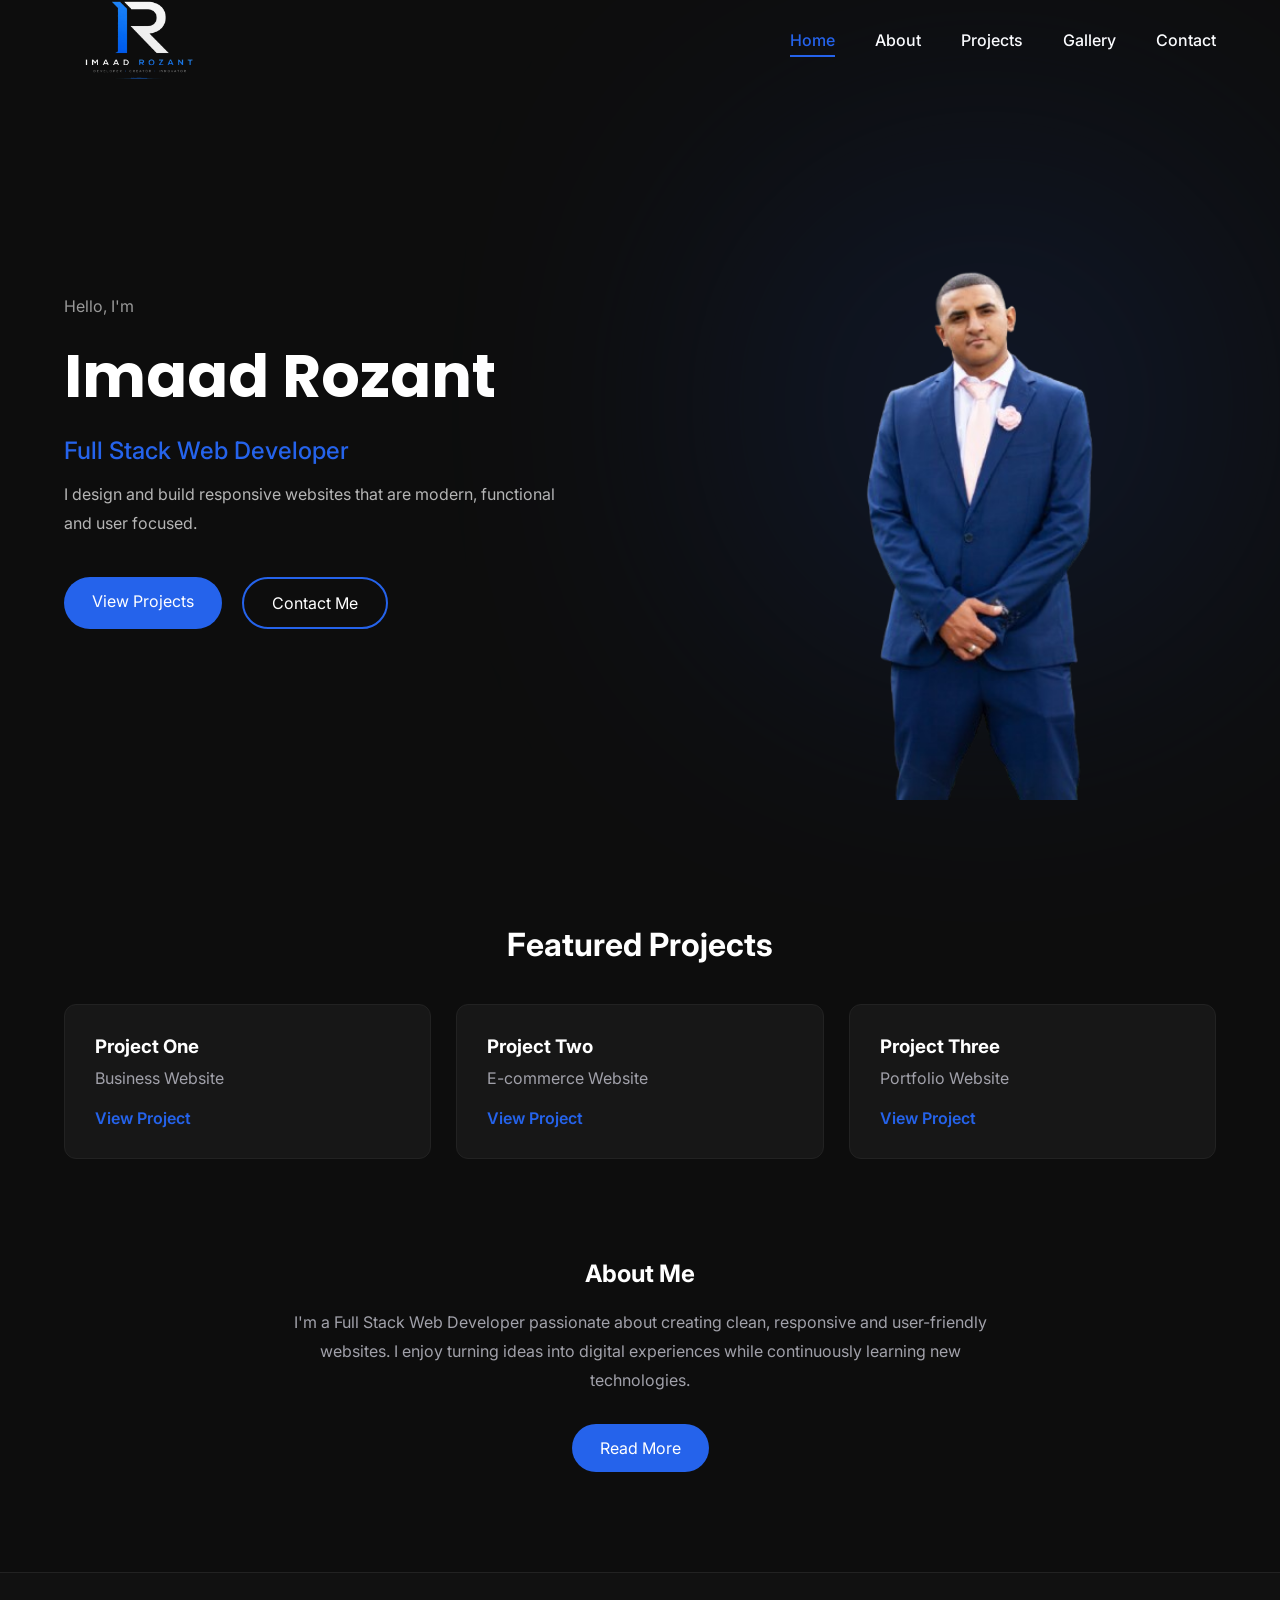
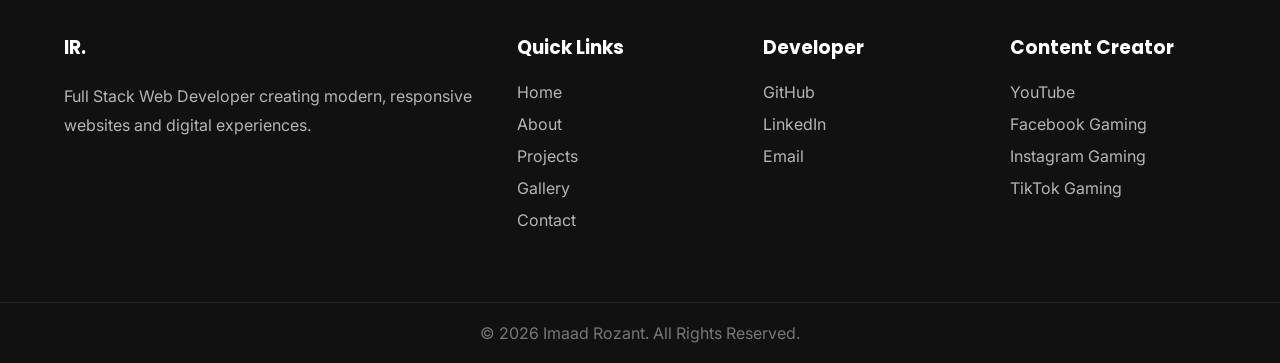
==== index.html @ 60f081e2 "Add files via upload" ====
<!DOCTYPE html>
<html lang="en">

<head>

    <meta charset="UTF-8">
    <meta name="viewport" content="width=device-width, initial-scale=1.0">

    <title>Imaad Rozant | Portfolio</title>

    <link rel="stylesheet" href="css/common.css">
    <link rel="stylesheet" href="css/index.css">

    <!-- Google Fonts -->
    <link rel="preconnect" href="https://fonts.googleapis.com">
    <link rel="preconnect" href="https://fonts.gstatic.com" crossorigin>

    <link href="https://fonts.googleapis.com/css2?family=Inter:wght@300;400;500;600&family=Poppins:wght@500;600;700&display=swap" rel="stylesheet">

</head>

<body>

    <!-- Navigation -->

    <header>

    <nav class="navbar">

        <div class="logo">

            <a href="index.html">

                <img src="images/logos/Logo2.1.png" alt="Imaad Rozant Logo">

            </a>

        </div>

        <!-- Hamburger Menu -->

        <div class="hamburger" id="hamburger">

            <span></span>
            <span></span>
            <span></span>

        </div>

        <!-- Navigation Links -->

        <ul class="nav-links" id="navLinks">

            <li><a href="index.html" class="active">Home</a></li>

            <li><a href="about.html">About</a></li>

            <li><a href="projects.html">Projects</a></li>

            <li><a href="gallery.html">Gallery</a></li>

            <li><a href="contact.html">Contact</a></li>

        </ul>

    </nav>

    </header>

    <!-- Hero -->

    <section class="hero">

        <div class="hero-text">

            <p>Hello, I'm</p>

            <h1>Imaad Rozant</h1>

            <h2>Full Stack Web Developer</h2>

            <p class="description">

                I design and build responsive websites that are modern, functional and user focused.

            </p>

            <div class="buttons">

                <a href="projects.html" class="btn-primary">View Projects</a>

                <a href="contact.html" class="btn-secondary">Contact Me</a>

            </div>

        </div>

        <div class="hero-image">

            <div class="glow"></div>

            <img src="images/hero/Main.png" alt="Imaad Rozant">

        </div>

    </section>

    <section class="featured-projects">

    <h2>Featured Projects</h2>

    <div class="project-grid">

        <div class="project-card">
            <h3>Project One</h3>
            <p>Business Website</p>
            <a href="#">View Project</a>
        </div>

        <div class="project-card">
            <h3>Project Two</h3>
            <p>E-commerce Website</p>
            <a href="#">View Project</a>
        </div>

        <div class="project-card">
            <h3>Project Three</h3>
            <p>Portfolio Website</p>
            <a href="#">View Project</a>
        </div>

    </div>

</section>

<section class="about-preview">

    <div class="about-text">

        <h2>About Me</h2>

        <p>

            I'm a Full Stack Web Developer passionate about creating
            clean, responsive and user-friendly websites. I enjoy turning
            ideas into digital experiences while continuously learning
            new technologies.

        </p>

        <a href="about.html" class="btn-primary">Read More</a>

    </div>

</section>

<footer>

    <div class="footer-container">

        <div class="footer-column">

            <h3>IR.</h3>

            <p>
                Full Stack Web Developer creating modern, responsive websites and digital experiences.
            </p>

        </div>

        <div class="footer-column">

            <h3>Quick Links</h3>

            <ul>

                <li><a href="index.html">Home</a></li>
                <li><a href="about.html">About</a></li>
                <li><a href="projects.html">Projects</a></li>
                <li><a href="gallery.html">Gallery</a></li>
                <li><a href="contact.html">Contact</a></li>

            </ul>

        </div>

        <div class="footer-column">

            <h3>Developer</h3>

            <ul>

                <li><a href="#">GitHub</a></li>
                <li><a href="#">LinkedIn</a></li>
                <li><a href="#">Email</a></li>

            </ul>

        </div>

        <div class="footer-column">

            <h3>Content Creator</h3>

            <ul>

                <li><a href="#">YouTube</a></li>
                <li><a href="#">Facebook Gaming</a></li>
                <li><a href="#">Instagram Gaming</a></li>
                <li><a href="#">TikTok Gaming</a></li>

            </ul>

        </div>

    </div>

    <div class="footer-bottom">

        <p>&copy; 2026 Imaad Rozant. All Rights Reserved.</p>

    </div>

</footer>

<script src="js/menu.js"></script>
</body>

</html>
---- css/common.css ----
/* RESET */

*{
    margin:0;
    padding:0;
    box-sizing:border-box;
}

/* VARIABLES */

:root{

    --background:#0D0D0D;
    --card:#171717;
    --blue:#2563EB;
    --white:#FFFFFF;
    --grey:#B5B5B5;

}

/* BODY */

body{

    background:var(--background);
    color:var(--white);

    font-family:'Inter',sans-serif;

}

/* LINKS */

a{

    text-decoration:none;

}

/* NAVIGATION */

.navbar{

    width:90%;
    margin:auto;

    height:80px;

    display:flex;

    justify-content:space-between;

    align-items:center;

}

.logo{

    display:flex;
    align-items:center;

}

.logo img{

    height:150px;
    width:auto;
    display:block;

    transition:transform .3s ease;

}

.logo img:hover{

    transform:scale(1.05);

}

/* ==========================
   NAVIGATION
========================== */

.nav-links{

    display:flex;
    list-style:none;
    gap:40px;

}

.nav-links a{

    color:var(--white);
    text-decoration:none;
    font-weight:500;
    padding-bottom:5px;
    border-bottom:2px solid transparent;
    transition:color .3s ease, border-color .3s ease;

}

.nav-links a:hover,
.nav-links a.active{

    color:var(--blue);
    border-bottom:2px solid var(--blue);

}

/* BUTTONS */

.btn-primary{

    background:var(--blue);

    color:white;

    padding:14px 28px;

    border-radius:30px;

    display:inline-block;

}

.btn-secondary{

    border:2px solid var(--blue);

    color:white;

    padding:14px 28px;

    border-radius:30px;

    display:inline-block;

}
/* ==========================
   FOOTER
========================== */

footer{

    margin-top:100px;
    background:#111;
    border-top:1px solid #222;

}

.footer-container{

    width:90%;
    max-width:1200px;
    margin:auto;

    padding:60px 0;

    display:grid;

    grid-template-columns:2fr 1fr 1fr 1fr;

    gap:40px;

}

.footer-column h3{

    color:var(--white);
    margin-bottom:20px;

    font-family:'Poppins',sans-serif;

}

.footer-column p{

    color:var(--grey);
    line-height:1.8;

}

.footer-column ul{

    list-style:none;

}

.footer-column li{

    margin-bottom:12px;

}

.footer-column a{

    color:var(--grey);
    transition:.3s;

}

.footer-column a:hover{

    color:var(--blue);

}

.footer-bottom{

    border-top:1px solid #222;
    text-align:center;

    padding:20px;

    color:#777;

}
@media(max-width:900px){

    .footer-container{

        grid-template-columns:1fr;
        text-align:center;

    }

}
/* ==========================
   MOBILE NAVIGATION
========================== */

.hamburger{

    display:none;

    flex-direction:column;

    cursor:pointer;

    gap:6px;

}

.hamburger span{

    width:28px;

    height:3px;

    background:var(--white);

    border-radius:5px;

    transition:.3s;

}


/* Mobile */

@media(max-width:768px){

.navbar{

    position:relative;

}

.hamburger{

    display:flex;

    z-index:1001;

}

.nav-links{

    position:absolute;

    top:90px;

    left:0;

    width:100%;

    background:#141414;

    display:flex;

    flex-direction:column;

    align-items:center;

    gap:18px;

    padding:30px 0;

    border-radius:18px;

    display:none;

}

.nav-links.active{

    display:flex;

}

.nav-links li{

    list-style:none;

}

.nav-links a{

    display:block;

    min-width:220px;

    text-align:center;

    padding:14px 25px;

    border-radius:50px;

    background:#1C1C1C;

    border:1px solid #2A2A2A;

    transition:.3s ease;

}

.nav-links a:hover{

    background:var(--blue);

    border-color:var(--blue);

    color:white;

}

}
---- css/index.css ----
.hero{

    width:90%;
    margin:auto;

    min-height:85vh;

    display:flex;

    justify-content:space-between;

    align-items:center;

}

.hero-text{

    width:50%;

}

.hero-text p:first-child{

    color:#999;
    margin-bottom:15px;

}

.hero-text h1{

    font-size:60px;

    font-family:'Poppins',sans-serif;

}

.hero-text h2{

    margin:15px 0;

    color:var(--blue);

    font-weight:500;

}

.description{

    color:var(--grey);

    max-width:500px;

    line-height:1.8;

    margin-bottom:40px;

}

.buttons{

    display:flex;

    gap:20px;

}

.hero-image{

    width:40%;

    position:relative;

    display:flex;

    justify-content:center;

}

.hero-image img{

    width:100%;
    max-width:450px;

    position:relative;
    z-index:2;

}

/* Glow */

.glow{

    position:absolute;

    width:400px;
    height:400px;

    background:#2563EB;

    filter:blur(160px);

    opacity:.25;

    border-radius:50%;

    top:80px;

}

/* Responsive */

@media(max-width:900px){

.hero{

flex-direction:column-reverse;
text-align:center;
padding:50px 0;

}

.hero-text{

width:100%;

}

.hero-image{

width:100%;
margin-bottom:40px;

}

.buttons{

justify-content:center;

}

.hero-text h1{

font-size:42px;

}

}
.featured-projects{

    width:90%;
    margin:80px auto;

}

.featured-projects h2{

    text-align:center;
    margin-bottom:40px;
    font-size:2rem;

}

.project-grid{

    display:grid;
    grid-template-columns:repeat(auto-fit,minmax(250px,1fr));
    gap:25px;

}

.project-card{

    background:#171717;
    border:1px solid #222;
    border-radius:12px;
    padding:30px;
    transition:.3s;

}

.project-card:hover{

    transform:translateY(-5px);
    border-color:#2563EB;

}

.project-card h3{

    margin-bottom:10px;

}

.project-card p{

    color:#A1A1AA;
    margin-bottom:20px;

}

.project-card a{

    color:#2563EB;
    font-weight:600;

}
.about-preview{

    width:90%;
    margin:100px auto;
    text-align:center;

}

.about-preview h2{

    margin-bottom:20px;

}

.about-preview p{

    max-width:700px;
    margin:auto;
    color:#A1A1AA;
    line-height:1.8;
    margin-bottom:30px;

}
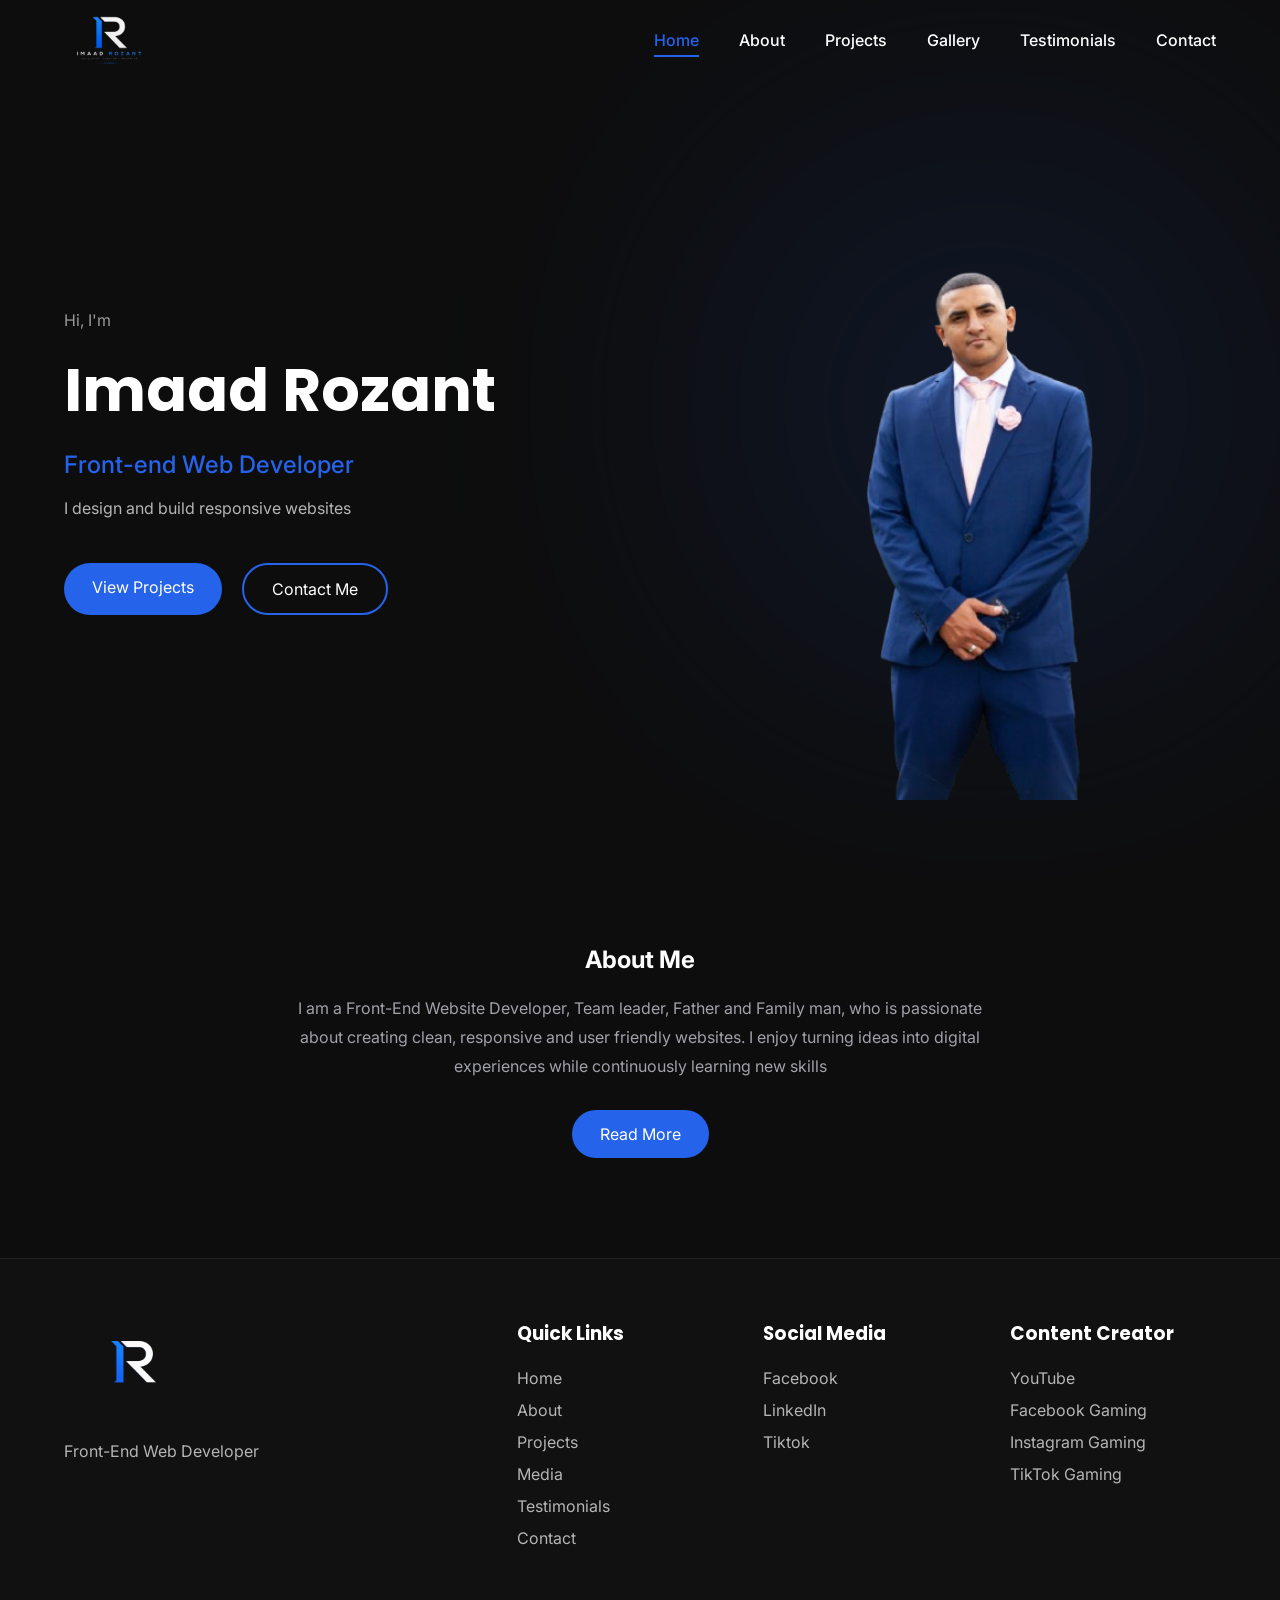
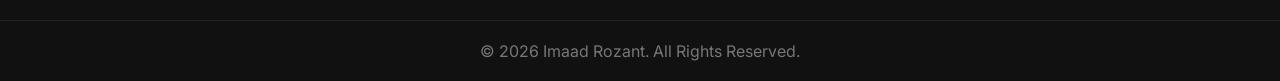
==== commit 4c192f34: "Add files via upload" ====
--- a/index.html
+++ b/index.html
@@ -51,7 +51,7 @@
 
         <ul class="nav-links" id="navLinks">
 
-            <li><a href="index.html" class="active">Home</a></li>
+            <li><a href="index.html">Home</a></li>
 
             <li><a href="about.html">About</a></li>
 
@@ -59,6 +59,8 @@
 
             <li><a href="gallery.html">Gallery</a></li>
 
+            <li><a href="testimonials.html">Testimonials</a></li>
+
             <li><a href="contact.html">Contact</a></li>
 
         </ul>
@@ -73,23 +75,23 @@
 
         <div class="hero-text">
 
-            <p>Hello, I'm</p>
+            <p>Hi, I'm</p>
 
             <h1>Imaad Rozant</h1>
 
-            <h2>Full Stack Web Developer</h2>
+            <h2>Front-end Web Developer</h2>
 
             <p class="description">
 
-                I design and build responsive websites that are modern, functional and user focused.
+                I design and build responsive websites 
 
             </p>
 
             <div class="buttons">
 
-                <a href="projects.html" class="btn-primary">View Projects</a>
-
-                <a href="contact.html" class="btn-secondary">Contact Me</a>
+                <a href="/projects.html" class="btn-primary">View Projects</a>
+
+                <a href="/contact.html" class="btn-secondary">Contact Me</a>
 
             </div>
 
@@ -105,21 +107,21 @@
 
     </section>
 
-    <section class="featured-projects">
+    <!-- <section class="featured-projects">
 
     <h2>Featured Projects</h2>
 
     <div class="project-grid">
 
         <div class="project-card">
-            <h3>Project One</h3>
+            <h3>Anabella Printing</h3>
             <p>Business Website</p>
-            <a href="#">View Project</a>
+            <a href="https://anabellaprinting.co.za/">View Project</a>
         </div>
 
         <div class="project-card">
-            <h3>Project Two</h3>
-            <p>E-commerce Website</p>
+            <h3>The Chocolate Fairy</h3>
+            <p>Business Website</p>
             <a href="#">View Project</a>
         </div>
 
@@ -131,42 +133,42 @@
 
     </div>
 
+</section> -->
+
+<section class="about-preview">
+
+    <div class="about-text">
+
+        <h2>About Me</h2>
+
+        <p>
+
+            I am a Front-End Website Developer, Team leader, Father and Family man, who is passionate about creating clean, 
+            responsive and user friendly websites. I enjoy turning ideas into digital experiences while continuously learning new skills
+
+        </p>
+
+        <a href="about.html" class="btn-primary">Read More</a>
+
+    </div>
+
 </section>
 
-<section class="about-preview">
-
-    <div class="about-text">
-
-        <h2>About Me</h2>
-
-        <p>
-
-            I'm a Full Stack Web Developer passionate about creating
-            clean, responsive and user-friendly websites. I enjoy turning
-            ideas into digital experiences while continuously learning
-            new technologies.
-
-        </p>
-
-        <a href="about.html" class="btn-primary">Read More</a>
-
-    </div>
-
-</section>
-
 <footer>
 
     <div class="footer-container">
 
-        <div class="footer-column">
-
-            <h3>IR.</h3>
-
-            <p>
-                Full Stack Web Developer creating modern, responsive websites and digital experiences.
-            </p>
-
-        </div>
+<div class="footer-column">
+
+    <img src="images/logos/Logo3.png"
+         alt="Imaad Rozant Logo"
+         class="footer-logo">
+
+    <p>
+        Front-End Web Developer
+    </p>
+
+</div>
 
         <div class="footer-column">
 
@@ -177,22 +179,23 @@
                 <li><a href="index.html">Home</a></li>
                 <li><a href="about.html">About</a></li>
                 <li><a href="projects.html">Projects</a></li>
-                <li><a href="gallery.html">Gallery</a></li>
+                <li><a href="media.html">Media</a></li>
+                <li><a href="testimonials.html">Testimonials</a></li>
                 <li><a href="contact.html">Contact</a></li>
-
+                
             </ul>
 
         </div>
 
         <div class="footer-column">
 
-            <h3>Developer</h3>
+            <h3>Social Media</h3>
 
             <ul>
 
-                <li><a href="#">GitHub</a></li>
+                <li><a href="#">Facebook</a></li>
                 <li><a href="#">LinkedIn</a></li>
-                <li><a href="#">Email</a></li>
+                <li><a href="#">Tiktok</a></li>
 
             </ul>
 
@@ -204,10 +207,10 @@
 
             <ul>
 
-                <li><a href="#">YouTube</a></li>
-                <li><a href="#">Facebook Gaming</a></li>
-                <li><a href="#">Instagram Gaming</a></li>
-                <li><a href="#">TikTok Gaming</a></li>
+                <li><a href="https://www.youtube.com/@TPGamingSA">YouTube</a></li>
+                <li><a href="https://www.facebook.com/share/1E47VYjj9C/">Facebook Gaming</a></li>
+                <li><a href="https://www.instagram.com/tpgaming2026?igsh=Y2swMjRxNmV3emhq">Instagram Gaming</a></li>
+                <li><a href="https://www.tiktok.com/@tpgamingsa?_r=1&_t=ZS-98HFhRSPKSN">TikTok Gaming</a></li>
 
             </ul>
 
--- a/css/common.css
+++ b/css/common.css
@@ -52,6 +52,10 @@
 
     align-items:center;
 
+    position:relative;
+
+    z-index:2000;
+
 }
 
 .logo{
@@ -63,8 +67,10 @@
 
 .logo img{
 
-    height:150px;
+    height:90px;
+
     width:auto;
+
     display:block;
 
     transition:transform .3s ease;
@@ -236,9 +242,13 @@
 
     flex-direction:column;
 
+    justify-content:center;
+
+    gap:6px;
+
     cursor:pointer;
 
-    gap:6px;
+    z-index:2000;
 
 }
 
@@ -250,99 +260,145 @@
 
     background:var(--white);
 
-    border-radius:5px;
-
-    transition:.3s;
-
-}
-
-
-/* Mobile */
+    border-radius:10px;
+
+    transition:.3s ease;
+
+}
+
+/* ==========================
+   MOBILE
+========================== */
 
 @media(max-width:768px){
 
-.navbar{
-
-    position:relative;
-
-}
-
-.hamburger{
-
-    display:flex;
-
-    z-index:1001;
-
-}
-
-.nav-links{
-
-    position:absolute;
-
-    top:90px;
-
-    left:0;
-
-    width:100%;
-
-    background:#141414;
-
-    display:flex;
-
-    flex-direction:column;
-
-    align-items:center;
-
-    gap:18px;
-
-    padding:30px 0;
-
-    border-radius:18px;
-
-    display:none;
-
-}
-
-.nav-links.active{
-
-    display:flex;
-
-}
-
-.nav-links li{
-
-    list-style:none;
-
-}
-
-.nav-links a{
-
-    display:block;
-
-    min-width:220px;
-
-    text-align:center;
-
-    padding:14px 25px;
-
-    border-radius:50px;
-
-    background:#1C1C1C;
-
-    border:1px solid #2A2A2A;
-
-    transition:.3s ease;
-
-}
-
-.nav-links a:hover{
-
-    background:var(--blue);
-
-    border-color:var(--blue);
-
-    color:white;
-
-}
+    .navbar{
+
+        position:relative;
+
+        z-index:2000;
+
+    }
+
+    .logo img{
+
+        height:80px;
+
+    }
+
+    .hamburger{
+
+        display:flex;
+
+    }
+
+    .nav-links{
+
+        position:fixed;
+
+        top:80px;
+
+        left:0;
+
+        width:100%;
+
+        background:rgba(13,13,13,.98);
+
+        backdrop-filter:blur(12px);
+
+        display:flex;
+
+        flex-direction:column;
+
+        align-items:center;
+
+        gap:18px;
+
+        padding:35px 0;
+
+        list-style:none;
+
+        transform:translateY(-150%);
+
+        opacity:0;
+
+        visibility:hidden;
+
+        transition:.35s ease;
+
+        z-index:1999;
+
+    }
+
+    .nav-links.active{
+
+        transform:translateY(0);
+
+        opacity:1;
+
+        visibility:visible;
+
+    }
+
+    .nav-links li{
+
+        width:100%;
+
+        display:flex;
+
+        justify-content:center;
+
+    }
+
+    .nav-links a{
+
+        width:85%;
+
+        max-width:320px;
+
+        text-align:center;
+
+        padding:15px 25px;
+
+        border-radius:999px;
+
+        background:var(--card);
+
+        border:1px solid #2A2A2A;
+
+        color:var(--white);
+
+        transition:.3s ease;
+
+    }
+
+    .nav-links a:hover,
+
+    .nav-links a.active{
+
+        background:var(--blue);
+
+        border-color:var(--blue);
+
+        color:var(--white);
+
+    }
+
+}
+.footer-logo{
+
+    width:140px;
+
+    height:auto;
+
+    margin-bottom:20px;
+
+    transition:transform .3s ease;
+
+}
+
+.footer-logo:hover{
+
+    transform:scale(1.05);
 
 }
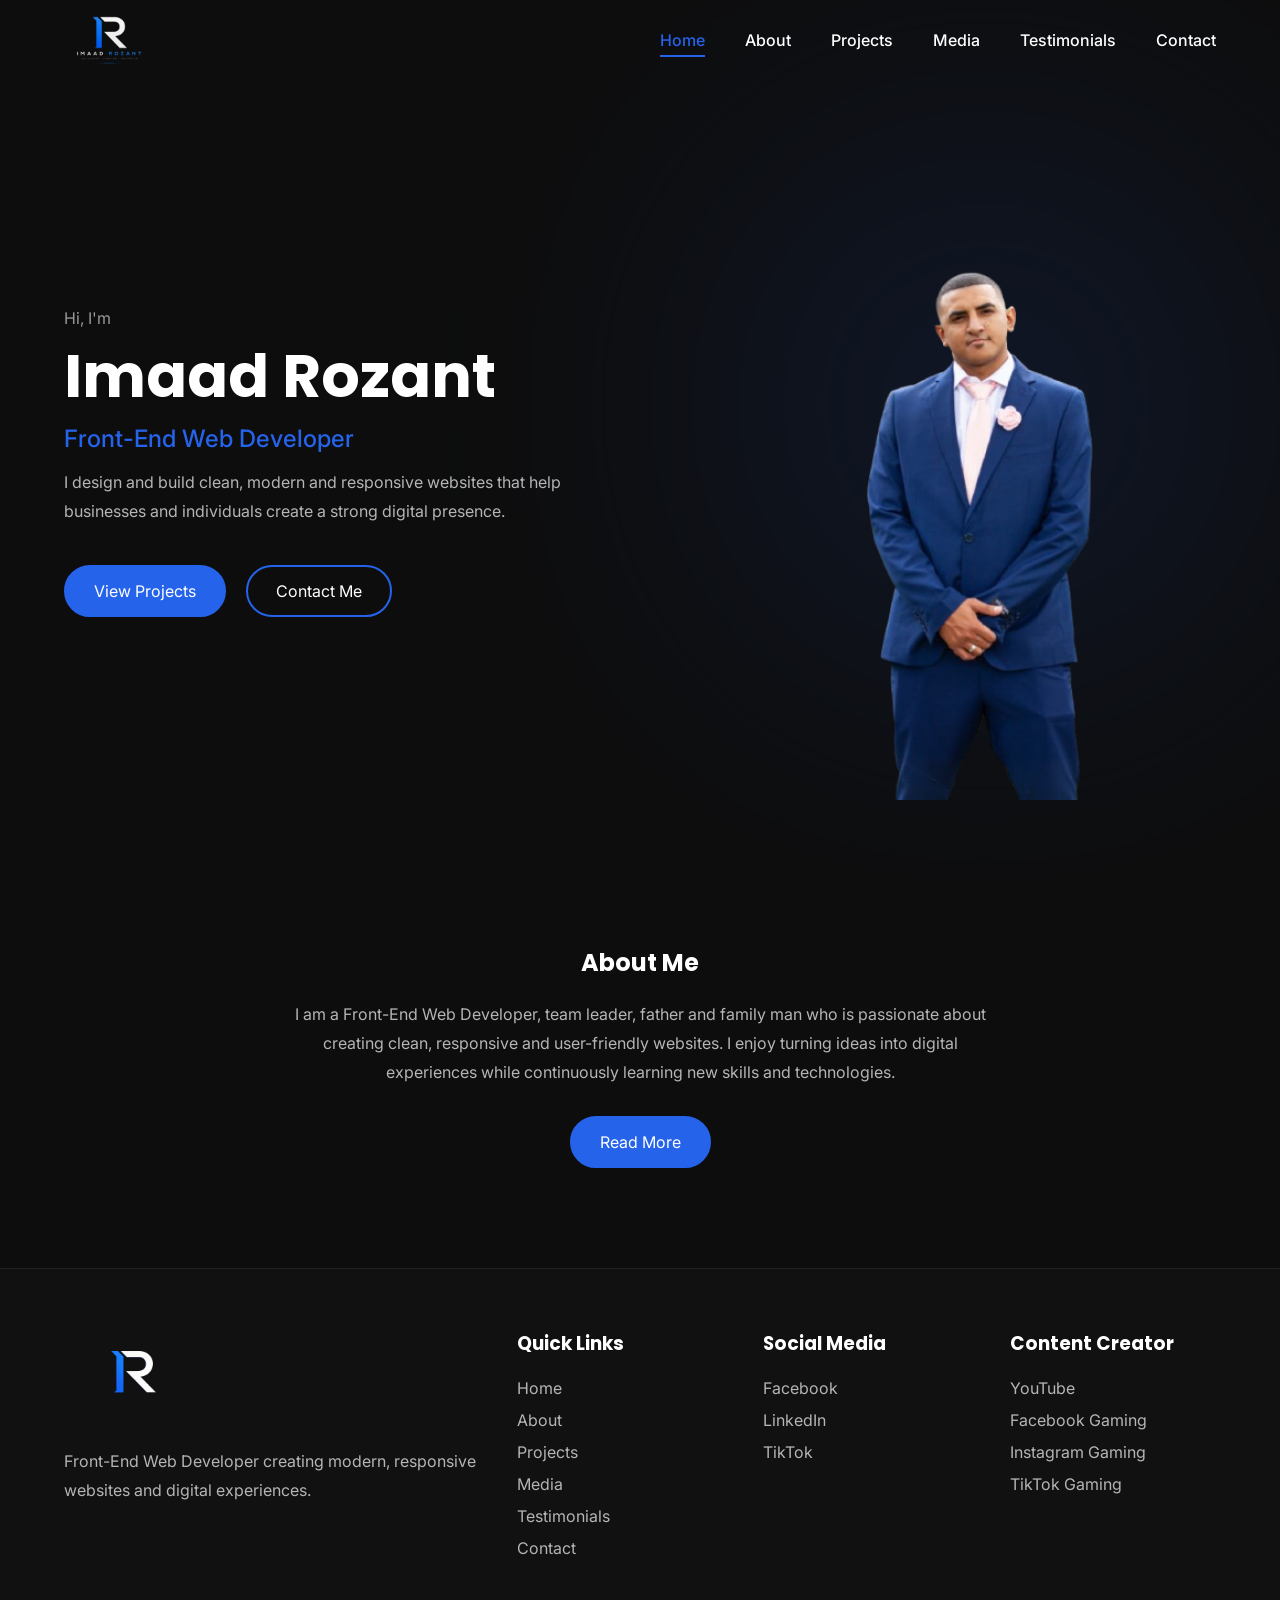
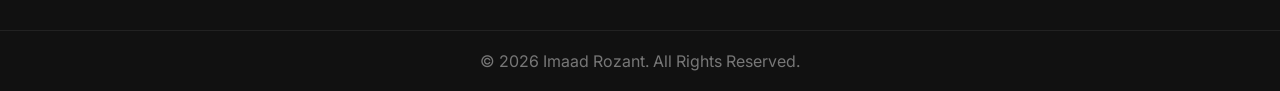
==== commit b907f1b0: "Add files via upload" ====
--- a/index.html
+++ b/index.html
@@ -4,10 +4,22 @@
 <head>
 
     <meta charset="UTF-8">
+
     <meta name="viewport" content="width=device-width, initial-scale=1.0">
 
+    <meta
+        name="description"
+        content="Imaad Rozant - Front-End Web Developer creating modern, responsive websites and digital experiences."
+    >
+
+    <meta name="author" content="Imaad Rozant">
+
     <title>Imaad Rozant | Portfolio</title>
 
+    <!-- Favicon -->
+    <link rel="icon" type="image/x-icon" href="assets/favicon.ico">
+
+    <!-- CSS -->
     <link rel="stylesheet" href="css/common.css">
     <link rel="stylesheet" href="css/index.css">
 
@@ -15,39 +27,50 @@
     <link rel="preconnect" href="https://fonts.googleapis.com">
     <link rel="preconnect" href="https://fonts.gstatic.com" crossorigin>
 
-    <link href="https://fonts.googleapis.com/css2?family=Inter:wght@300;400;500;600&family=Poppins:wght@500;600;700&display=swap" rel="stylesheet">
+    <link
+        href="https://fonts.googleapis.com/css2?family=Inter:wght@300;400;500;600&family=Poppins:wght@500;600;700&display=swap"
+        rel="stylesheet"
+    >
 
 </head>
 
 <body>
 
-    <!-- Navigation -->
-
-    <header>
+<header>
 
     <nav class="navbar">
 
         <div class="logo">
 
-            <a href="index.html">
-
-                <img src="images/logos/Logo2.1.png" alt="Imaad Rozant Logo">
+            <a href="index.html" aria-label="Imaad Rozant Home">
+
+                <img
+                    src="images/logos/Logo2.1.png"
+                    alt="Imaad Rozant Logo"
+                >
 
             </a>
 
         </div>
 
-        <!-- Hamburger Menu -->
-
-        <div class="hamburger" id="hamburger">
+        <!-- Mobile Menu Button -->
+
+        <button
+            class="hamburger"
+            id="hamburger"
+            type="button"
+            aria-label="Open navigation menu"
+            aria-expanded="false"
+            aria-controls="navLinks"
+        >
 
             <span></span>
             <span></span>
             <span></span>
 
-        </div>
-
-        <!-- Navigation Links -->
+        </button>
+
+        <!-- Navigation -->
 
         <ul class="nav-links" id="navLinks">
 
@@ -57,7 +80,7 @@
 
             <li><a href="projects.html">Projects</a></li>
 
-            <li><a href="gallery.html">Gallery</a></li>
+            <li><a href="media.html">Media</a></li>
 
             <li><a href="testimonials.html">Testimonials</a></li>
 
@@ -67,108 +90,111 @@
 
     </nav>
 
-    </header>
-
-    <!-- Hero -->
-
-    <section class="hero">
-
-        <div class="hero-text">
-
-            <p>Hi, I'm</p>
-
-            <h1>Imaad Rozant</h1>
-
-            <h2>Front-end Web Developer</h2>
-
-            <p class="description">
-
-                I design and build responsive websites 
-
+</header>
+
+
+<!-- HERO -->
+
+<main>
+
+<section class="hero">
+
+    <div class="hero-text">
+
+        <p>Hi, I'm</p>
+
+        <h1>Imaad Rozant</h1>
+
+        <h2>Front-End Web Developer</h2>
+
+        <p class="description">
+
+            I design and build clean, modern and responsive websites
+            that help businesses and individuals create a strong
+            digital presence.
+
+        </p>
+
+        <div class="buttons">
+
+            <a href="projects.html" class="btn-primary">
+                View Projects
+            </a>
+
+            <a href="contact.html" class="btn-secondary">
+                Contact Me
+            </a>
+
+        </div>
+
+    </div>
+
+
+    <div class="hero-image">
+
+        <div class="glow"></div>
+
+        <img
+            src="images/hero/Main.png"
+            alt="Imaad Rozant"
+        >
+
+    </div>
+
+</section>
+
+
+<!-- ABOUT PREVIEW -->
+
+<section class="about-preview">
+
+    <div class="about-text">
+
+        <h2>About Me</h2>
+
+        <p>
+
+            I am a Front-End Web Developer, team leader, father and
+            family man who is passionate about creating clean,
+            responsive and user-friendly websites.
+
+            I enjoy turning ideas into digital experiences while
+            continuously learning new skills and technologies.
+
+        </p>
+
+        <a href="about.html" class="btn-primary">
+            Read More
+        </a>
+
+    </div>
+
+</section>
+
+</main>
+
+
+<!-- FOOTER -->
+
+<footer>
+
+    <div class="footer-container">
+
+        <div class="footer-column">
+
+            <img
+                src="images/logos/Logo3.png"
+                alt="Imaad Rozant Logo"
+                class="footer-logo"
+            >
+
+            <p>
+                Front-End Web Developer creating modern,
+                responsive websites and digital experiences.
             </p>
 
-            <div class="buttons">
-
-                <a href="/projects.html" class="btn-primary">View Projects</a>
-
-                <a href="/contact.html" class="btn-secondary">Contact Me</a>
-
-            </div>
-
-        </div>
-
-        <div class="hero-image">
-
-            <div class="glow"></div>
-
-            <img src="images/hero/Main.png" alt="Imaad Rozant">
-
-        </div>
-
-    </section>
-
-    <!-- <section class="featured-projects">
-
-    <h2>Featured Projects</h2>
-
-    <div class="project-grid">
-
-        <div class="project-card">
-            <h3>Anabella Printing</h3>
-            <p>Business Website</p>
-            <a href="https://anabellaprinting.co.za/">View Project</a>
-        </div>
-
-        <div class="project-card">
-            <h3>The Chocolate Fairy</h3>
-            <p>Business Website</p>
-            <a href="#">View Project</a>
-        </div>
-
-        <div class="project-card">
-            <h3>Project Three</h3>
-            <p>Portfolio Website</p>
-            <a href="#">View Project</a>
-        </div>
-
-    </div>
-
-</section> -->
-
-<section class="about-preview">
-
-    <div class="about-text">
-
-        <h2>About Me</h2>
-
-        <p>
-
-            I am a Front-End Website Developer, Team leader, Father and Family man, who is passionate about creating clean, 
-            responsive and user friendly websites. I enjoy turning ideas into digital experiences while continuously learning new skills
-
-        </p>
-
-        <a href="about.html" class="btn-primary">Read More</a>
-
-    </div>
-
-</section>
-
-<footer>
-
-    <div class="footer-container">
-
-<div class="footer-column">
-
-    <img src="images/logos/Logo3.png"
-         alt="Imaad Rozant Logo"
-         class="footer-logo">
-
-    <p>
-        Front-End Web Developer
-    </p>
-
-</div>
+        </div>
+
 
         <div class="footer-column">
 
@@ -182,10 +208,11 @@
                 <li><a href="media.html">Media</a></li>
                 <li><a href="testimonials.html">Testimonials</a></li>
                 <li><a href="contact.html">Contact</a></li>
-                
+
             </ul>
 
         </div>
+
 
         <div class="footer-column">
 
@@ -195,22 +222,58 @@
 
                 <li><a href="#">Facebook</a></li>
                 <li><a href="#">LinkedIn</a></li>
-                <li><a href="#">Tiktok</a></li>
+                <li><a href="#">TikTok</a></li>
 
             </ul>
 
         </div>
 
+
         <div class="footer-column">
 
             <h3>Content Creator</h3>
 
             <ul>
 
-                <li><a href="https://www.youtube.com/@TPGamingSA">YouTube</a></li>
-                <li><a href="https://www.facebook.com/share/1E47VYjj9C/">Facebook Gaming</a></li>
-                <li><a href="https://www.instagram.com/tpgaming2026?igsh=Y2swMjRxNmV3emhq">Instagram Gaming</a></li>
-                <li><a href="https://www.tiktok.com/@tpgamingsa?_r=1&_t=ZS-98HFhRSPKSN">TikTok Gaming</a></li>
+                <li>
+                    <a
+                        href="https://www.youtube.com/@TPGamingSA"
+                        target="_blank"
+                        rel="noopener noreferrer"
+                    >
+                        YouTube
+                    </a>
+                </li>
+
+                <li>
+                    <a
+                        href="https://www.facebook.com/share/1E47VYjj9C/"
+                        target="_blank"
+                        rel="noopener noreferrer"
+                    >
+                        Facebook Gaming
+                    </a>
+                </li>
+
+                <li>
+                    <a
+                        href="https://www.instagram.com/tpgaming2026?igsh=Y2swMjRxNmV3emhq"
+                        target="_blank"
+                        rel="noopener noreferrer"
+                    >
+                        Instagram Gaming
+                    </a>
+                </li>
+
+                <li>
+                    <a
+                        href="https://www.tiktok.com/@tpgamingsa?_r=1&_t=ZS-98HFhRSPKSN"
+                        target="_blank"
+                        rel="noopener noreferrer"
+                    >
+                        TikTok Gaming
+                    </a>
+                </li>
 
             </ul>
 
@@ -218,15 +281,21 @@
 
     </div>
 
+
     <div class="footer-bottom">
 
-        <p>&copy; 2026 Imaad Rozant. All Rights Reserved.</p>
+        <p>
+            &copy; 2026 Imaad Rozant. All Rights Reserved.
+        </p>
 
     </div>
 
 </footer>
 
+
+<script src="js/main.js"></script>
 <script src="js/menu.js"></script>
+
 </body>
 
 </html>
--- a/css/common.css
+++ b/css/common.css
@@ -1,404 +1,520 @@
-/* RESET */
-
-*{
-    margin:0;
-    padding:0;
-    box-sizing:border-box;
-}
-
-/* VARIABLES */
-
-:root{
-
-    --background:#0D0D0D;
-    --card:#171717;
-    --blue:#2563EB;
-    --white:#FFFFFF;
-    --grey:#B5B5B5;
-
-}
-
-/* BODY */
-
-body{
-
-    background:var(--background);
-    color:var(--white);
-
-    font-family:'Inter',sans-serif;
-
-}
-
-/* LINKS */
-
-a{
-
-    text-decoration:none;
-
-}
-
-/* NAVIGATION */
-
-.navbar{
-
-    width:90%;
-    margin:auto;
-
-    height:80px;
-
-    display:flex;
-
-    justify-content:space-between;
-
-    align-items:center;
-
-    position:relative;
-
-    z-index:2000;
-
-}
-
-.logo{
-
-    display:flex;
-    align-items:center;
-
-}
-
-.logo img{
-
-    height:90px;
-
-    width:auto;
-
-    display:block;
-
-    transition:transform .3s ease;
-
-}
-
-.logo img:hover{
-
-    transform:scale(1.05);
-
-}
+/* ==========================
+   RESET
+========================== */
+
+* {
+
+    margin: 0;
+
+    padding: 0;
+
+    box-sizing: border-box;
+
+}
+
+
+/* ==========================
+   VARIABLES
+========================== */
+
+:root {
+
+    --background: #0D0D0D;
+
+    --card: #171717;
+
+    --blue: #2563EB;
+
+    --white: #FFFFFF;
+
+    --grey: #B5B5B5;
+
+}
+
+
+/* ==========================
+   BODY
+========================== */
+
+html {
+
+    scroll-behavior: smooth;
+
+}
+
+
+body {
+
+    background: var(--background);
+
+    color: var(--white);
+
+    font-family: 'Inter', sans-serif;
+
+    min-height: 100vh;
+
+}
+
+
+/* ==========================
+   LINKS
+========================== */
+
+a {
+
+    text-decoration: none;
+
+}
+
 
 /* ==========================
    NAVIGATION
 ========================== */
 
-.nav-links{
-
-    display:flex;
-    list-style:none;
-    gap:40px;
-
-}
-
-.nav-links a{
-
-    color:var(--white);
-    text-decoration:none;
-    font-weight:500;
-    padding-bottom:5px;
-    border-bottom:2px solid transparent;
-    transition:color .3s ease, border-color .3s ease;
-
-}
+.navbar {
+
+    width: 90%;
+
+    max-width: 1400px;
+
+    margin: auto;
+
+    height: 80px;
+
+    display: flex;
+
+    justify-content: space-between;
+
+    align-items: center;
+
+    position: relative;
+
+    z-index: 2000;
+
+}
+
+
+.logo {
+
+    display: flex;
+
+    align-items: center;
+
+}
+
+
+.logo img {
+
+    height: 90px;
+
+    width: auto;
+
+    display: block;
+
+    transition:
+        transform .3s ease;
+
+}
+
+
+.logo img:hover {
+
+    transform: scale(1.05);
+
+}
+
+
+/* ==========================
+   NAV LINKS
+========================== */
+
+.nav-links {
+
+    display: flex;
+
+    list-style: none;
+
+    gap: 40px;
+
+}
+
+
+.nav-links a {
+
+    color: var(--white);
+
+    font-weight: 500;
+
+    padding-bottom: 5px;
+
+    border-bottom: 2px solid transparent;
+
+    transition:
+        color .3s ease,
+        border-color .3s ease;
+
+}
+
 
 .nav-links a:hover,
-.nav-links a.active{
-
-    color:var(--blue);
-    border-bottom:2px solid var(--blue);
-
-}
-
-/* BUTTONS */
-
-.btn-primary{
-
-    background:var(--blue);
-
-    color:white;
-
-    padding:14px 28px;
-
-    border-radius:30px;
-
-    display:inline-block;
-
-}
-
-.btn-secondary{
-
-    border:2px solid var(--blue);
-
-    color:white;
-
-    padding:14px 28px;
-
-    border-radius:30px;
-
-    display:inline-block;
-
-}
+.nav-links a.active {
+
+    color: var(--blue);
+
+    border-bottom-color: var(--blue);
+
+}
+
+
+/* ==========================
+   BUTTONS
+========================== */
+
+.btn-primary {
+
+    background: var(--blue);
+
+    color: white;
+
+    padding: 14px 28px;
+
+    border-radius: 30px;
+
+    display: inline-block;
+
+    border: 2px solid var(--blue);
+
+    transition: .3s ease;
+
+}
+
+
+.btn-primary:hover {
+
+    transform: translateY(-2px);
+
+    box-shadow:
+        0 8px 20px rgba(37, 99, 235, .25);
+
+}
+
+
+.btn-secondary {
+
+    border: 2px solid var(--blue);
+
+    color: white;
+
+    padding: 14px 28px;
+
+    border-radius: 30px;
+
+    display: inline-block;
+
+    transition: .3s ease;
+
+}
+
+
+.btn-secondary:hover {
+
+    background: var(--blue);
+
+    transform: translateY(-2px);
+
+}
+
+
 /* ==========================
    FOOTER
 ========================== */
 
-footer{
-
-    margin-top:100px;
-    background:#111;
-    border-top:1px solid #222;
-
-}
-
-.footer-container{
-
-    width:90%;
-    max-width:1200px;
-    margin:auto;
-
-    padding:60px 0;
-
-    display:grid;
-
-    grid-template-columns:2fr 1fr 1fr 1fr;
-
-    gap:40px;
-
-}
-
-.footer-column h3{
-
-    color:var(--white);
-    margin-bottom:20px;
-
-    font-family:'Poppins',sans-serif;
-
-}
-
-.footer-column p{
-
-    color:var(--grey);
-    line-height:1.8;
-
-}
-
-.footer-column ul{
-
-    list-style:none;
-
-}
-
-.footer-column li{
-
-    margin-bottom:12px;
-
-}
-
-.footer-column a{
-
-    color:var(--grey);
-    transition:.3s;
-
-}
-
-.footer-column a:hover{
-
-    color:var(--blue);
-
-}
-
-.footer-bottom{
-
-    border-top:1px solid #222;
-    text-align:center;
-
-    padding:20px;
-
-    color:#777;
-
-}
-@media(max-width:900px){
-
-    .footer-container{
-
-        grid-template-columns:1fr;
-        text-align:center;
-
-    }
-
-}
+footer {
+
+    margin-top: 100px;
+
+    background: #111;
+
+    border-top: 1px solid #222;
+
+}
+
+
+.footer-container {
+
+    width: 90%;
+
+    max-width: 1200px;
+
+    margin: auto;
+
+    padding: 60px 0;
+
+    display: grid;
+
+    grid-template-columns:
+        2fr 1fr 1fr 1fr;
+
+    gap: 40px;
+
+}
+
+
+.footer-column h3 {
+
+    color: var(--white);
+
+    margin-bottom: 20px;
+
+    font-family: 'Poppins', sans-serif;
+
+}
+
+
+.footer-column p {
+
+    color: var(--grey);
+
+    line-height: 1.8;
+
+}
+
+
+.footer-column ul {
+
+    list-style: none;
+
+}
+
+
+.footer-column li {
+
+    margin-bottom: 12px;
+
+}
+
+
+.footer-column a {
+
+    color: var(--grey);
+
+    transition: .3s;
+
+}
+
+
+.footer-column a:hover {
+
+    color: var(--blue);
+
+}
+
+
+.footer-bottom {
+
+    border-top: 1px solid #222;
+
+    text-align: center;
+
+    padding: 20px;
+
+    color: #777;
+
+}
+
+
+.footer-logo {
+
+    width: 140px;
+
+    height: auto;
+
+    margin-bottom: 20px;
+
+    transition:
+        transform .3s ease;
+
+}
+
+
+.footer-logo:hover {
+
+    transform: scale(1.05);
+
+}
+
+
+/* ==========================
+   HAMBURGER
+========================== */
+
+.hamburger {
+
+    display: none;
+
+    flex-direction: column;
+
+    justify-content: center;
+
+    gap: 6px;
+
+    cursor: pointer;
+
+    z-index: 2000;
+
+    background: transparent;
+
+    border: none;
+
+    padding: 10px;
+
+}
+
+
+.hamburger span {
+
+    width: 28px;
+
+    height: 3px;
+
+    background: var(--white);
+
+    border-radius: 10px;
+
+    transition: .3s ease;
+
+}
+
+
 /* ==========================
    MOBILE NAVIGATION
 ========================== */
 
-.hamburger{
-
-    display:none;
-
-    flex-direction:column;
-
-    justify-content:center;
-
-    gap:6px;
-
-    cursor:pointer;
-
-    z-index:2000;
-
-}
-
-.hamburger span{
-
-    width:28px;
-
-    height:3px;
-
-    background:var(--white);
-
-    border-radius:10px;
-
-    transition:.3s ease;
-
-}
-
-/* ==========================
-   MOBILE
-========================== */
-
-@media(max-width:768px){
-
-    .navbar{
-
-        position:relative;
-
-        z-index:2000;
-
-    }
-
-    .logo img{
-
-        height:80px;
-
-    }
-
-    .hamburger{
-
-        display:flex;
-
-    }
-
-    .nav-links{
-
-        position:fixed;
-
-        top:80px;
-
-        left:0;
-
-        width:100%;
-
-        background:rgba(13,13,13,.98);
-
-        backdrop-filter:blur(12px);
-
-        display:flex;
-
-        flex-direction:column;
-
-        align-items:center;
-
-        gap:18px;
-
-        padding:35px 0;
-
-        list-style:none;
-
-        transform:translateY(-150%);
-
-        opacity:0;
-
-        visibility:hidden;
-
-        transition:.35s ease;
-
-        z-index:1999;
-
-    }
-
-    .nav-links.active{
-
-        transform:translateY(0);
-
-        opacity:1;
-
-        visibility:visible;
-
-    }
-
-    .nav-links li{
-
-        width:100%;
-
-        display:flex;
-
-        justify-content:center;
-
-    }
-
-    .nav-links a{
-
-        width:85%;
-
-        max-width:320px;
-
-        text-align:center;
-
-        padding:15px 25px;
-
-        border-radius:999px;
-
-        background:var(--card);
-
-        border:1px solid #2A2A2A;
-
-        color:var(--white);
-
-        transition:.3s ease;
-
-    }
+@media (max-width: 900px) {
+
+    .footer-container {
+
+        grid-template-columns: 1fr;
+
+        text-align: center;
+
+    }
+
+}
+
+
+@media (max-width: 768px) {
+
+    .navbar {
+
+        height: 80px;
+
+    }
+
+
+    .logo img {
+
+        height: 80px;
+
+    }
+
+
+    .hamburger {
+
+        display: flex;
+
+    }
+
+
+    .nav-links {
+
+        position: fixed;
+
+        top: 80px;
+
+        left: 0;
+
+        width: 100%;
+
+        background: rgba(13, 13, 13, .98);
+
+        backdrop-filter: blur(12px);
+
+        display: flex;
+
+        flex-direction: column;
+
+        align-items: center;
+
+        gap: 18px;
+
+        padding: 35px 0;
+
+        transform: translateY(-150%);
+
+        opacity: 0;
+
+        visibility: hidden;
+
+        transition: .35s ease;
+
+        z-index: 1999;
+
+    }
+
+
+    .nav-links.active {
+
+        transform: translateY(0);
+
+        opacity: 1;
+
+        visibility: visible;
+
+    }
+
+
+    .nav-links li {
+
+        width: 100%;
+
+        display: flex;
+
+        justify-content: center;
+
+    }
+
+
+    .nav-links a {
+
+        width: 85%;
+
+        max-width: 320px;
+
+        text-align: center;
+
+        padding: 15px 25px;
+
+        border-radius: 999px;
+
+        background: var(--card);
+
+        border: 1px solid #2A2A2A;
+
+        color: var(--white);
+
+    }
+
 
     .nav-links a:hover,
-
-    .nav-links a.active{
-
-        background:var(--blue);
-
-        border-color:var(--blue);
-
-        color:var(--white);
-
-    }
-
-}
-.footer-logo{
-
-    width:140px;
-
-    height:auto;
-
-    margin-bottom:20px;
-
-    transition:transform .3s ease;
-
-}
-
-.footer-logo:hover{
-
-    transform:scale(1.05);
+    .nav-links a.active {
+
+        background: var(--blue);
+
+        border-color: var(--blue);
+
+        color: var(--white);
+
+    }
 
 }
--- a/css/index.css
+++ b/css/index.css
@@ -1,229 +1,291 @@
-.hero{
-
-    width:90%;
-    margin:auto;
-
-    min-height:85vh;
-
-    display:flex;
-
-    justify-content:space-between;
-
-    align-items:center;
-
-}
-
-.hero-text{
-
-    width:50%;
-
-}
-
-.hero-text p:first-child{
-
-    color:#999;
-    margin-bottom:15px;
-
-}
-
-.hero-text h1{
-
-    font-size:60px;
-
-    font-family:'Poppins',sans-serif;
-
-}
-
-.hero-text h2{
-
-    margin:15px 0;
-
-    color:var(--blue);
-
-    font-weight:500;
-
-}
-
-.description{
-
-    color:var(--grey);
-
-    max-width:500px;
-
-    line-height:1.8;
-
-    margin-bottom:40px;
-
-}
-
-.buttons{
-
-    display:flex;
-
-    gap:20px;
-
-}
-
-.hero-image{
-
-    width:40%;
-
-    position:relative;
-
-    display:flex;
-
-    justify-content:center;
-
-}
-
-.hero-image img{
-
-    width:100%;
-    max-width:450px;
-
-    position:relative;
-    z-index:2;
-
-}
-
-/* Glow */
-
-.glow{
-
-    position:absolute;
-
-    width:400px;
-    height:400px;
-
-    background:#2563EB;
-
-    filter:blur(160px);
-
-    opacity:.25;
-
-    border-radius:50%;
-
-    top:80px;
-
-}
-
-/* Responsive */
-
-@media(max-width:900px){
-
-.hero{
-
-flex-direction:column-reverse;
-text-align:center;
-padding:50px 0;
-
-}
-
-.hero-text{
-
-width:100%;
-
-}
-
-.hero-image{
-
-width:100%;
-margin-bottom:40px;
-
-}
-
-.buttons{
-
-justify-content:center;
-
-}
-
-.hero-text h1{
-
-font-size:42px;
-
-}
-
-}
-.featured-projects{
-
-    width:90%;
-    margin:80px auto;
-
-}
-
-.featured-projects h2{
-
-    text-align:center;
-    margin-bottom:40px;
-    font-size:2rem;
-
-}
-
-.project-grid{
-
-    display:grid;
-    grid-template-columns:repeat(auto-fit,minmax(250px,1fr));
-    gap:25px;
-
-}
-
-.project-card{
-
-    background:#171717;
-    border:1px solid #222;
-    border-radius:12px;
-    padding:30px;
-    transition:.3s;
-
-}
-
-.project-card:hover{
-
-    transform:translateY(-5px);
-    border-color:#2563EB;
-
-}
-
-.project-card h3{
-
-    margin-bottom:10px;
-
-}
-
-.project-card p{
-
-    color:#A1A1AA;
-    margin-bottom:20px;
-
-}
-
-.project-card a{
-
-    color:#2563EB;
-    font-weight:600;
-
-}
-.about-preview{
-
-    width:90%;
-    margin:100px auto;
-    text-align:center;
-
-}
-
-.about-preview h2{
-
-    margin-bottom:20px;
-
-}
-
-.about-preview p{
-
-    max-width:700px;
-    margin:auto;
-    color:#A1A1AA;
-    line-height:1.8;
-    margin-bottom:30px;
+/* ==========================
+   HERO
+========================== */
+
+.hero {
+
+    width: 90%;
+    max-width: 1200px;
+
+    margin: auto;
+
+    min-height: 85vh;
+
+    display: flex;
+
+    justify-content: space-between;
+
+    align-items: center;
+
+    gap: 50px;
+
+}
+
+
+/* ==========================
+   HERO TEXT
+========================== */
+
+.hero-text {
+
+    width: 50%;
+
+}
+
+
+.hero-text p:first-child {
+
+    color: #999;
+
+    margin-bottom: 15px;
+
+}
+
+
+.hero-text h1 {
+
+    font-size: 60px;
+
+    font-family: 'Poppins', sans-serif;
+
+    line-height: 1.1;
+
+}
+
+
+.hero-text h2 {
+
+    margin: 15px 0;
+
+    color: var(--blue);
+
+    font-weight: 500;
+
+}
+
+
+.description {
+
+    color: var(--grey);
+
+    max-width: 550px;
+
+    line-height: 1.8;
+
+    margin-bottom: 40px;
+
+}
+
+
+/* ==========================
+   BUTTONS
+========================== */
+
+.buttons {
+
+    display: flex;
+
+    gap: 20px;
+
+    flex-wrap: wrap;
+
+}
+
+
+/* ==========================
+   HERO IMAGE
+========================== */
+
+.hero-image {
+
+    width: 40%;
+
+    position: relative;
+
+    display: flex;
+
+    justify-content: center;
+
+    align-items: center;
+
+}
+
+
+.hero-image img {
+
+    width: 100%;
+
+    max-width: 450px;
+
+    position: relative;
+
+    z-index: 2;
+
+}
+
+
+/* ==========================
+   GLOW
+========================== */
+
+.glow {
+
+    position: absolute;
+
+    width: 400px;
+    height: 400px;
+
+    background: #2563EB;
+
+    filter: blur(160px);
+
+    opacity: .25;
+
+    border-radius: 50%;
+
+    top: 80px;
+
+}
+
+
+/* ==========================
+   ABOUT PREVIEW
+========================== */
+
+.about-preview {
+
+    width: 90%;
+
+    max-width: 1000px;
+
+    margin: 100px auto;
+
+    text-align: center;
+
+}
+
+
+.about-preview h2 {
+
+    margin-bottom: 20px;
+
+    font-family: 'Poppins', sans-serif;
+
+}
+
+
+.about-preview p {
+
+    max-width: 700px;
+
+    margin: 0 auto 30px;
+
+    color: var(--grey);
+
+    line-height: 1.8;
+
+}
+
+
+/* ==========================
+   RESPONSIVE
+========================== */
+
+@media (max-width: 900px) {
+
+    .hero {
+
+        flex-direction: column-reverse;
+
+        text-align: center;
+
+        padding: 60px 0;
+
+        min-height: auto;
+
+    }
+
+
+    .hero-text {
+
+        width: 100%;
+
+    }
+
+
+    .hero-image {
+
+        width: 100%;
+
+        margin-bottom: 30px;
+
+    }
+
+
+    .buttons {
+
+        justify-content: center;
+
+    }
+
+
+    .hero-text h1 {
+
+        font-size: 42px;
+
+    }
+
+
+    .hero-text h2 {
+
+        font-size: 22px;
+
+    }
+
+
+    .glow {
+
+        width: 280px;
+        height: 280px;
+
+    }
+
+}
+
+
+@media (max-width: 500px) {
+
+    .hero-text h1 {
+
+        font-size: 36px;
+
+    }
+
+
+    .hero-text h2 {
+
+        font-size: 20px;
+
+    }
+
+
+    .buttons {
+
+        flex-direction: column;
+
+        align-items: center;
+
+    }
+
+
+    .buttons a {
+
+        width: 100%;
+
+        max-width: 260px;
+
+        text-align: center;
+
+    }
 
 }
